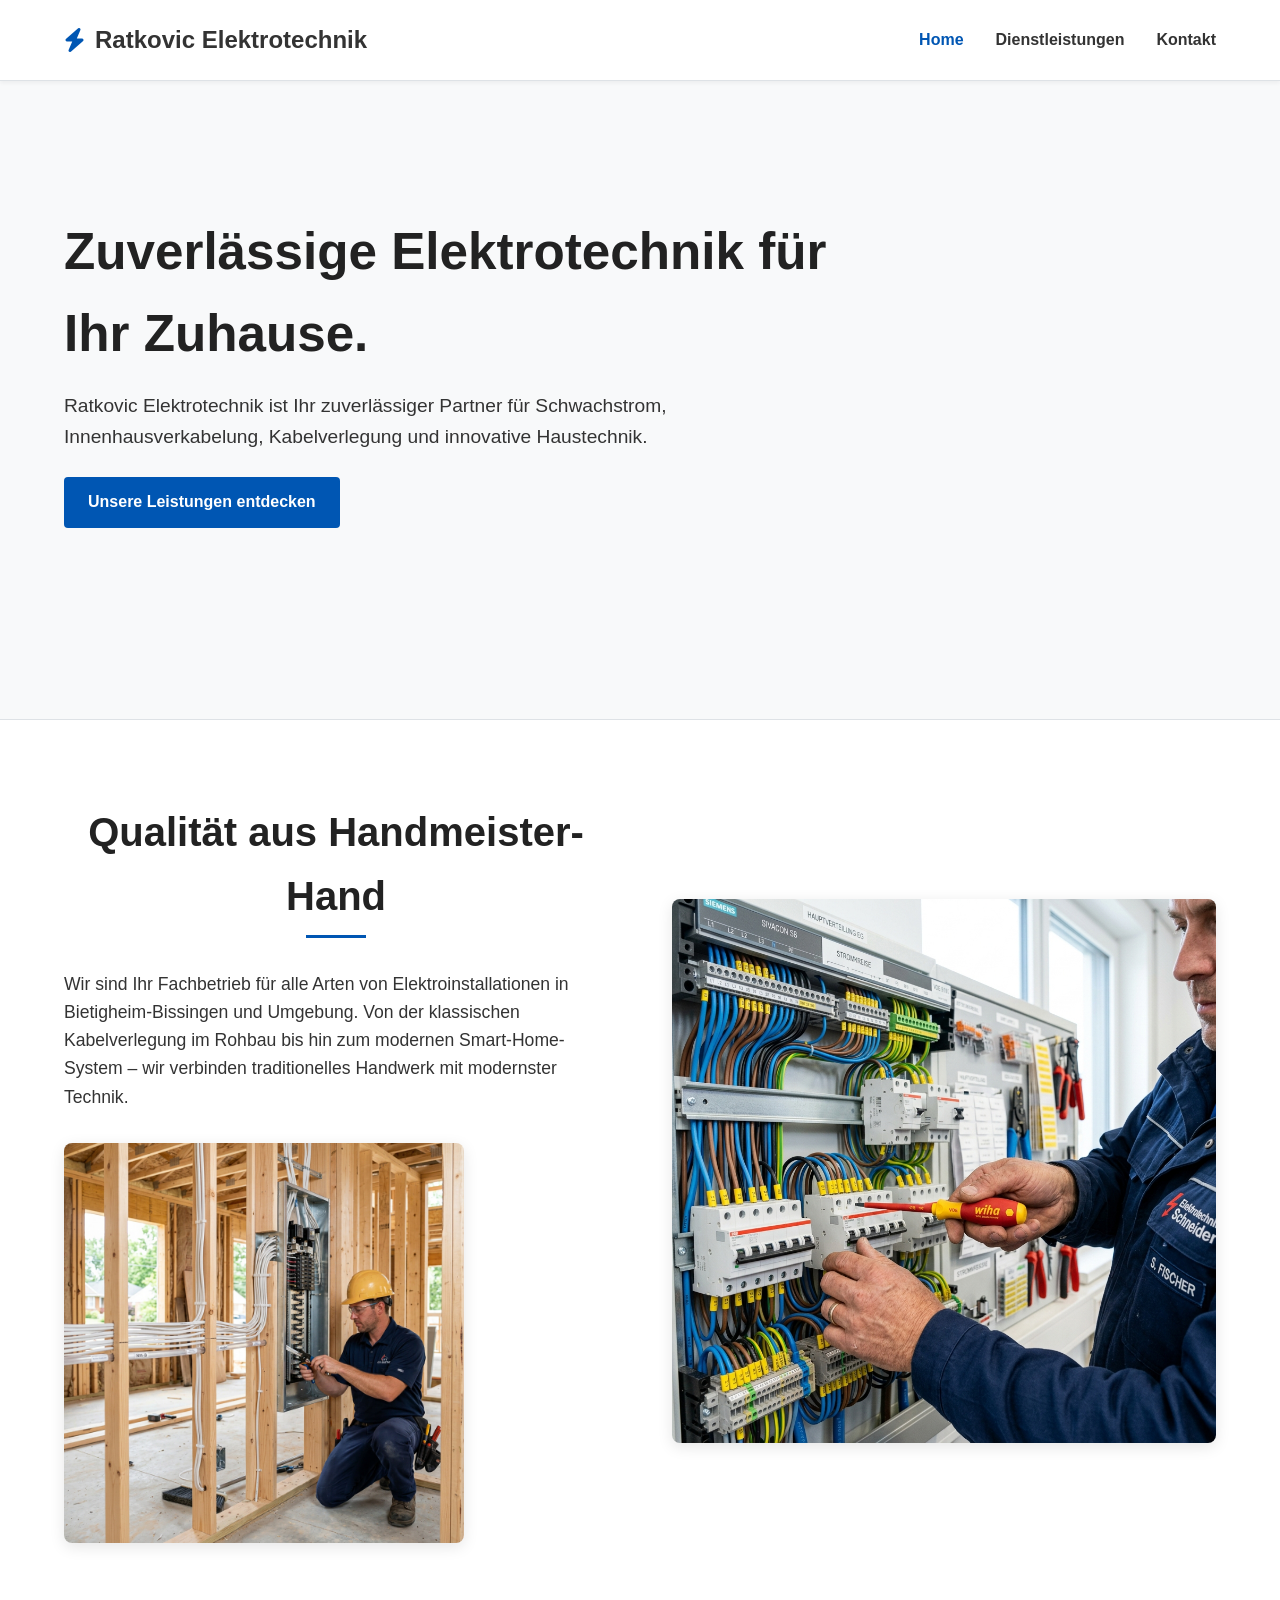
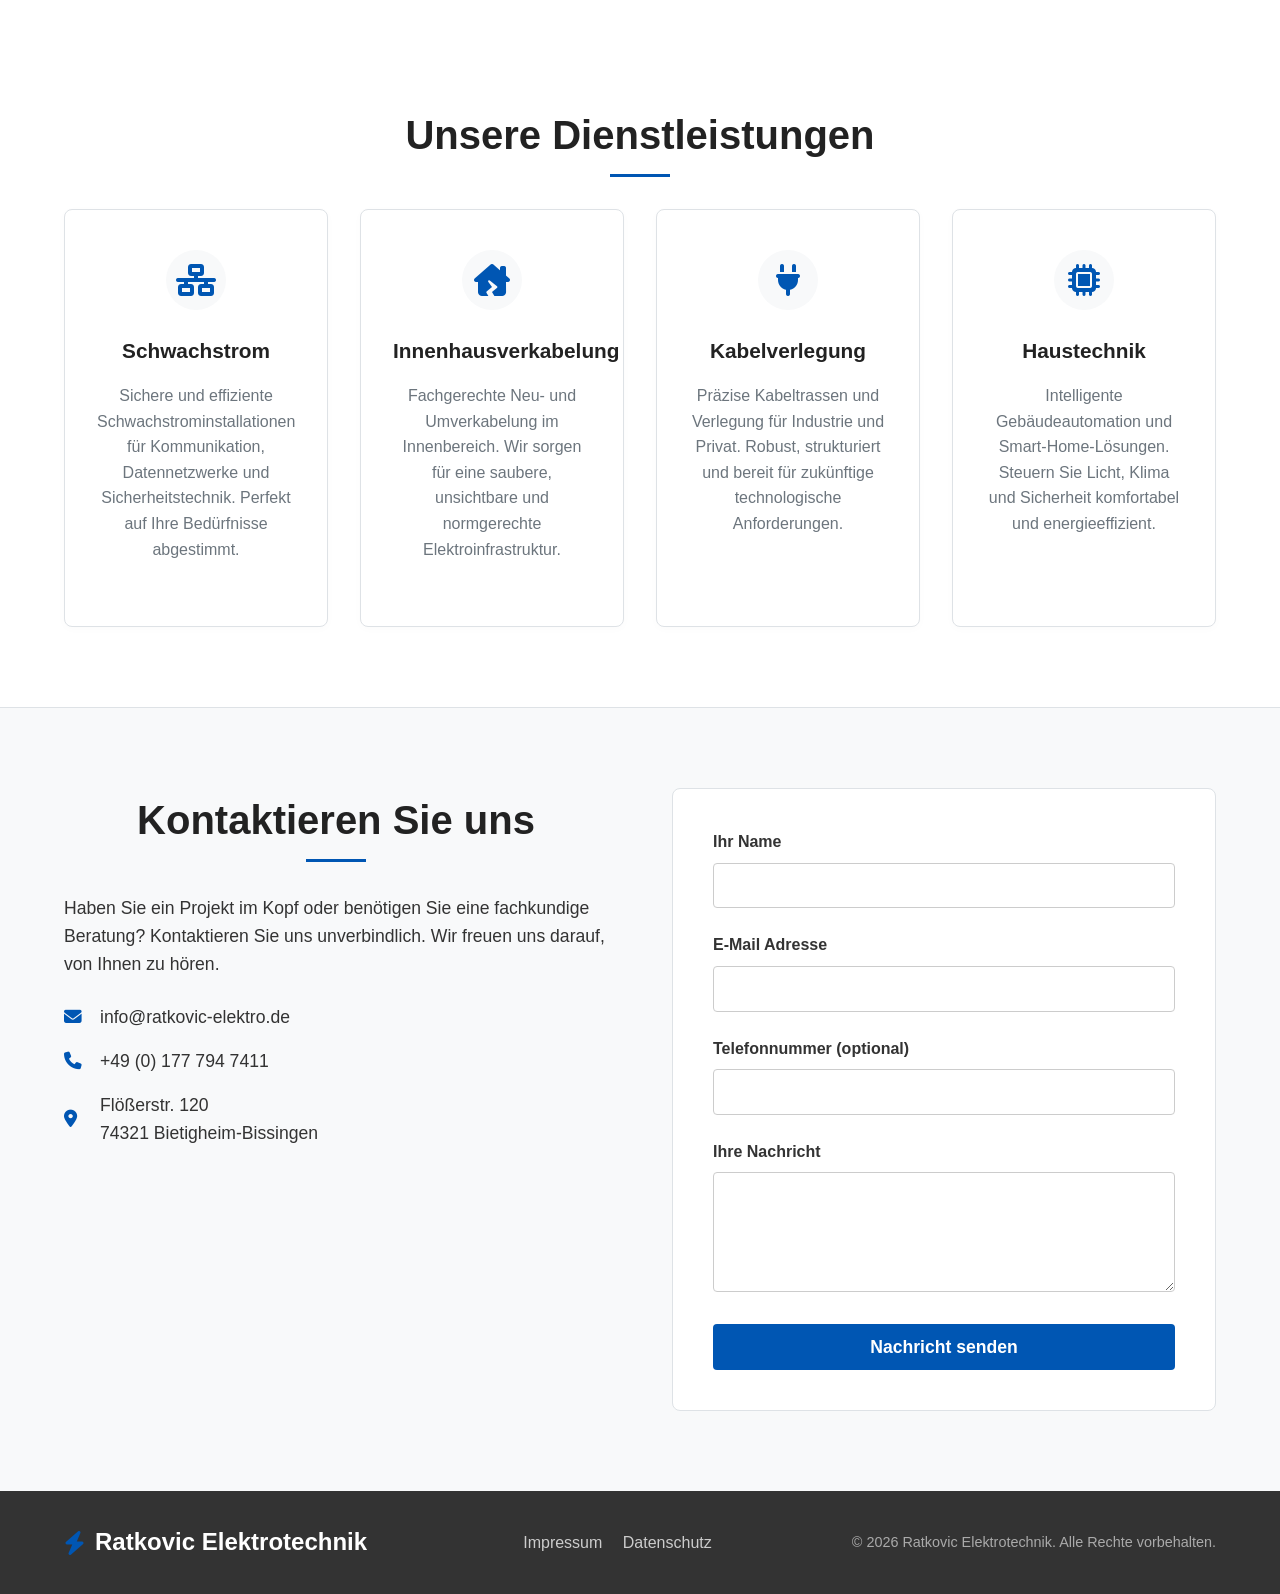
==== index.html @ 6e03c884 "Add files via upload" ====
<!DOCTYPE html>
<html lang="de">
<head>
    <meta charset="UTF-8">
    <meta name="viewport" content="width=device-width, initial-scale=1.0">
    <title>Ratkovic Elektrotechnik | Ihr vertrauensvoller Partner für Elektrik</title>
    <meta name="description" content="Professionelle Dienstleistungen für Schwachstrom, Innenhausverkabelung, Kabelverlegung und Haustechnik von Ratkovic Elektrotechnik.">
    <link rel="stylesheet" href="styles.css">
    <link rel="preconnect" href="https://fonts.googleapis.com">
    <link rel="preconnect" href="https://fonts.gstatic.com" crossorigin>
    <link href="https://fonts.googleapis.com/css2?family=Inter:wght@300;400;600;800&display=swap" rel="stylesheet">
    <link rel="stylesheet" href="https://cdnjs.cloudflare.com/ajax/libs/font-awesome/6.4.0/css/all.min.css">
</head>
<body>

    <!-- Navigation -->
    <nav id="navbar">
        <div class="container nav-container">
            <a href="#home" class="logo">
                <i class="fa-solid fa-bolt"></i> Ratkovic Elektrotechnik
            </a>
            <ul class="nav-links">
                <li><a href="#home" class="active">Home</a></li>
                <li><a href="#leistungen">Dienstleistungen</a></li>
                <li><a href="#kontakt">Kontakt</a></li>
            </ul>
            <button class="mobile-menu-btn">
                <i class="fa-solid fa-bars"></i>
            </button>
        </div>
    </nav>

    <!-- Hero Section -->
    <section id="home" class="hero">
        <div class="container">
            <div class="hero-content">
                <h1>Zuverlässige Elektrotechnik für Ihr Zuhause.</h1>
                <p>Ratkovic Elektrotechnik ist Ihr zuverlässiger Partner für Schwachstrom, Innenhausverkabelung, Kabelverlegung und innovative Haustechnik.</p>
                <a href="#leistungen" class="btn btn-primary">Unsere Leistungen entdecken</a>
            </div>
        </div>
    </section>

    <!-- Über uns Section -->
    <section id="ueber-uns">
        <div class="container content-split">
            <div class="text-content">
                <h2>Qualität aus <span>Handmeister-Hand</span></h2>
                <p>Wir sind Ihr Fachbetrieb für alle Arten von Elektroinstallationen in Bietigheim-Bissingen und Umgebung. Von der klassischen Kabelverlegung im Rohbau bis hin zum modernen Smart-Home-System – wir verbinden traditionelles Handwerk mit modernster Technik.</p>
                <img src="assets/cables.png" alt="Kabelverlegung" class="inline-image" style="margin-top: 2rem;">
            </div>
            <div class="image-content">
                <img src="assets/electrician.png" alt="Elektriker bei der Arbeit" class="featured-image">
            </div>
        </div>
    </section>

    <!-- Services Section -->
    <section id="leistungen">
        <div class="container">
            <h2>Unsere <span>Dienstleistungen</span></h2>
            <div class="services-grid">
                
                <!-- Service 1 -->
                <div class="service-card">
                    <div class="service-icon">
                        <i class="fa-solid fa-network-wired"></i>
                    </div>
                    <h3>Schwachstrom</h3>
                    <p>Sichere und effiziente Schwachstrominstallationen für Kommunikation, Datennetzwerke und Sicherheitstechnik. Perfekt auf Ihre Bedürfnisse abgestimmt.</p>
                </div>

                <!-- Service 2 -->
                <div class="service-card">
                    <div class="service-icon">
                        <i class="fa-solid fa-house-chimney-crack"></i>
                    </div>
                    <h3>Innenhausverkabelung</h3>
                    <p>Fachgerechte Neu- und Umverkabelung im Innenbereich. Wir sorgen für eine saubere, unsichtbare und normgerechte Elektroinfrastruktur.</p>
                </div>

                <!-- Service 3 -->
                <div class="service-card">
                    <div class="service-icon">
                        <i class="fa-solid fa-plug"></i>
                    </div>
                    <h3>Kabelverlegung</h3>
                    <p>Präzise Kabeltrassen und Verlegung für Industrie und Privat. Robust, strukturiert und bereit für zukünftige technologische Anforderungen.</p>
                </div>

                <!-- Service 4 -->
                <div class="service-card">
                    <div class="service-icon">
                        <i class="fa-solid fa-microchip"></i>
                    </div>
                    <h3>Haustechnik</h3>
                    <p>Intelligente Gebäudeautomation und Smart-Home-Lösungen. Steuern Sie Licht, Klima und Sicherheit komfortabel und energieeffizient.</p>
                </div>

            </div>
        </div>
    </section>

    <!-- Contact Section -->
    <section id="kontakt" class="contact">
        <div class="container contact-container">
            <div class="contact-info">
                <h2>Kontaktieren Sie uns <span></h2>
                <p>Haben Sie ein Projekt im Kopf oder benötigen Sie eine fachkundige Beratung? Kontaktieren Sie uns unverbindlich. Wir freuen uns darauf, von Ihnen zu hören.</p>
                
                <ul class="contact-details">
                    <li>
                        <i class="fa-solid fa-envelope"></i>
                        <span>info@ratkovic-elektro.de</span>
                    </li>
                    <li>
                        <i class="fa-solid fa-phone"></i>
                        <span>+49 (0) 177 794 7411</span>
                    </li>
                    <li>
                        <i class="fa-solid fa-location-dot"></i>
                        <span>Flößerstr. 120<br>74321 Bietigheim-Bissingen<span>
                    </li>
                </ul>
            </div>

            <div class="contact-form-wrapper">
                <form class="contact-form" id="contactForm" onsubmit="event.preventDefault(); alert('Vielen Dank für Ihre Nachricht. Dies ist eine Demo.');">
                    <div class="form-group">
                        <label for="name">Ihr Name</label>
                        <input type="text" id="name" required>
                    </div>
                    <div class="form-group">
                        <label for="email">E-Mail Adresse</label>
                        <input type="email" id="email" required>
                    </div>
                    <div class="form-group">
                        <label for="phone">Telefonnummer (optional)</label>
                        <input type="tel" id="phone">
                    </div>
                    <div class="form-group">
                        <label for="message">Ihre Nachricht</label>
                        <textarea id="message" required></textarea>
                    </div>
                    <button type="submit" class="btn btn-primary">Nachricht senden</button>
                </form>
            </div>
        </div>
    </section>

    <!-- Footer -->
    <footer>
        <div class="container footer-content">
            <div class="logo">
                <i class="fa-solid fa-bolt"></i> Ratkovic Elektrotechnik
            </div>
            <div class="footer-links">
                <a href="impressum.html">Impressum</a>
                <a href="#">Datenschutz</a>
            </div>
            <div class="copyright">
                &copy; <span id="year"></span> Ratkovic Elektrotechnik. Alle Rechte vorbehalten.
            </div>
        </div>
    </footer>

    <script src="script.js"></script>
</body>
</html>
---- styles.css ----
:root {
  --bg-light: #ffffff;
  --bg-gray: #f8f9fa;
  --text-main: #333333;
  --text-muted: #6c757d;
  --primary: #0056b3;
  --primary-hover: #004494;
  --border-color: #dee2e6;
  --transition: all 0.2s ease-in-out;
}

* {
  margin: 0;
  padding: 0;
  box-sizing: border-box;
}

html {
  scroll-behavior: smooth;
  font-family: 'Arial', sans-serif; /* Simpler, more standard font */
}

body {
  background-color: var(--bg-light);
  color: var(--text-main);
  line-height: 1.6;
}

/* Typography */
h1, h2, h3, h4 {
  font-weight: 700;
  color: #222;
}

h1 {
  font-size: clamp(2rem, 4vw, 3.5rem);
  margin-bottom: 1rem;
}

h2 {
  font-size: 2.5rem;
  margin-bottom: 2rem;
  text-align: center;
  position: relative;
  padding-bottom: 10px;
}

h2::after {
  content: '';
  position: absolute;
  bottom: 0;
  left: 50%;
  transform: translateX(-50%);
  width: 60px;
  height: 3px;
  background-color: var(--primary);
}

p {
  color: var(--text-main);
  font-size: 1.1rem;
  margin-bottom: 1.5rem;
}

/* Utilities */
.container {
  width: 90%;
  max-width: 1200px;
  margin: 0 auto;
}

section {
  padding: 5rem 0;
}

.btn {
  display: inline-block;
  padding: 0.8rem 1.5rem;
  border-radius: 4px;
  font-weight: bold;
  text-decoration: none;
  cursor: pointer;
  border: none;
  transition: var(--transition);
}

.btn-primary {
  background-color: var(--primary);
  color: #fff;
}

.btn-primary:hover {
  background-color: var(--primary-hover);
}

/* Navigation */
nav {
  position: fixed;
  top: 0;
  width: 100%;
  background: #ffffff;
  z-index: 1000;
  border-bottom: 1px solid var(--border-color);
  box-shadow: 0 2px 4px rgba(0,0,0,0.05);
}

.nav-container {
  display: flex;
  justify-content: space-between;
  align-items: center;
  height: 80px;
}

.logo {
  font-size: 1.5rem;
  font-weight: bold;
  color: var(--text-main);
  text-decoration: none;
  display: flex;
  align-items: center;
  gap: 10px;
}

.logo i {
  color: var(--primary);
}

.nav-links {
  display: flex;
  list-style: none;
  gap: 2rem;
}

.nav-links a {
  color: var(--text-main);
  text-decoration: none;
  font-weight: 600;
  transition: var(--transition);
}

.nav-links a:hover,
.nav-links a.active {
  color: var(--primary);
}

.mobile-menu-btn {
  display: none;
  background: none;
  border: none;
  color: var(--text-main);
  font-size: 1.5rem;
  cursor: pointer;
}

/* Hero Section */
.hero {
  min-height: 80vh;
  display: flex;
  align-items: center;
  background-color: var(--bg-gray);
  padding-top: 100px;
  border-bottom: 1px solid var(--border-color);
}

.hero-content {
  max-width: 800px;
}

.hero-content p {
  font-size: 1.2rem;
}

/* Services Section */
.services-grid {
  display: grid;
  grid-template-columns: repeat(auto-fit, minmax(250px, 1fr));
  gap: 2rem;
}

.service-card {
  background: #ffffff;
  padding: 2.5rem 2rem;
  border: 1px solid var(--border-color);
  border-radius: 8px;
  text-align: center;
  box-shadow: 0 2px 10px rgba(0,0,0,0.02);
}

.service-icon {
  width: 60px;
  height: 60px;
  background: var(--bg-gray);
  border-radius: 50%;
  display: flex;
  align-items: center;
  justify-content: center;
  margin: 0 auto 1.5rem;
  font-size: 2rem;
  color: var(--primary);
}

.service-card h3 {
  font-size: 1.3rem;
  margin-bottom: 1rem;
}

.service-card p {
  font-size: 1rem;
  color: var(--text-muted);
}

/* Contact Section */
.contact {
  background-color: var(--bg-gray);
  border-top: 1px solid var(--border-color);
}

.contact-container {
  display: grid;
  grid-template-columns: 1fr 1fr;
  gap: 4rem;
}

.contact-info h3 {
  font-size: 1.8rem;
  margin-bottom: 1.5rem;
}

.contact-details {
  list-style: none;
}

.contact-details li {
  display: flex;
  align-items: center;
  gap: 1rem;
  margin-bottom: 1rem;
  font-size: 1.1rem;
}

.contact-details i {
  color: var(--primary);
  width: 20px;
}

.contact-form {
  background: #ffffff;
  padding: 2.5rem;
  border-radius: 8px;
  border: 1px solid var(--border-color);
}

.form-group {
  margin-bottom: 1.5rem;
}

.form-group label {
  display: block;
  margin-bottom: 0.5rem;
  font-weight: bold;
}

.form-group input,
.form-group textarea {
  width: 100%;
  padding: 0.8rem;
  border: 1px solid #ccc;
  border-radius: 4px;
  font-family: inherit;
  font-size: 1rem;
}

.form-group textarea {
  resize: vertical;
  min-height: 120px;
}

.contact-form .btn-primary {
  width: 100%;
  font-size: 1.1rem;
}

/* Footer */
footer {
  background: #333;
  color: #fff;
  padding: 2rem 0;
}

.footer-content {
  display: flex;
  justify-content: space-between;
  align-items: center;
  flex-wrap: wrap;
  gap: 2rem;
}

.footer-content .logo {
  color: #fff;
}

.footer-links a {
  color: #ccc;
  text-decoration: none;
  margin-left: 1rem;
}

.footer-links a:hover {
  text-decoration: underline;
}

.copyright {
  color: #aaa;
  font-size: 0.9rem;
}

/* Content Split */
.content-split {
  display: grid;
  grid-template-columns: 1fr 1fr;
  gap: 4rem;
  align-items: center;
}

.featured-image,
.inline-image {
  width: 100%;
  border-radius: 8px;
  box-shadow: 0 4px 15px rgba(0,0,0,0.1);
  display: block;
}

.inline-image {
  max-width: 400px;
}

/* Responsive Design */
@media (max-width: 992px) {
  .contact-container,
  .content-split {
    grid-template-columns: 1fr;
  }
}

@media (max-width: 768px) {
  .nav-links {
    display: none; /* simple toggle via js */
    flex-direction: column;
    width: 100%;
    background: #fff;
    position: absolute;
    top: 80px;
    left: 0;
    padding: 1rem 0;
    border-bottom: 1px solid var(--border-color);
  }

  .nav-links.active {
    display: flex;
  }

  .nav-links li {
    text-align: center;
    padding: 0.5rem 0;
  }

  .mobile-menu-btn {
    display: block;
  }

  h1 {
    font-size: 2rem;
  }
}
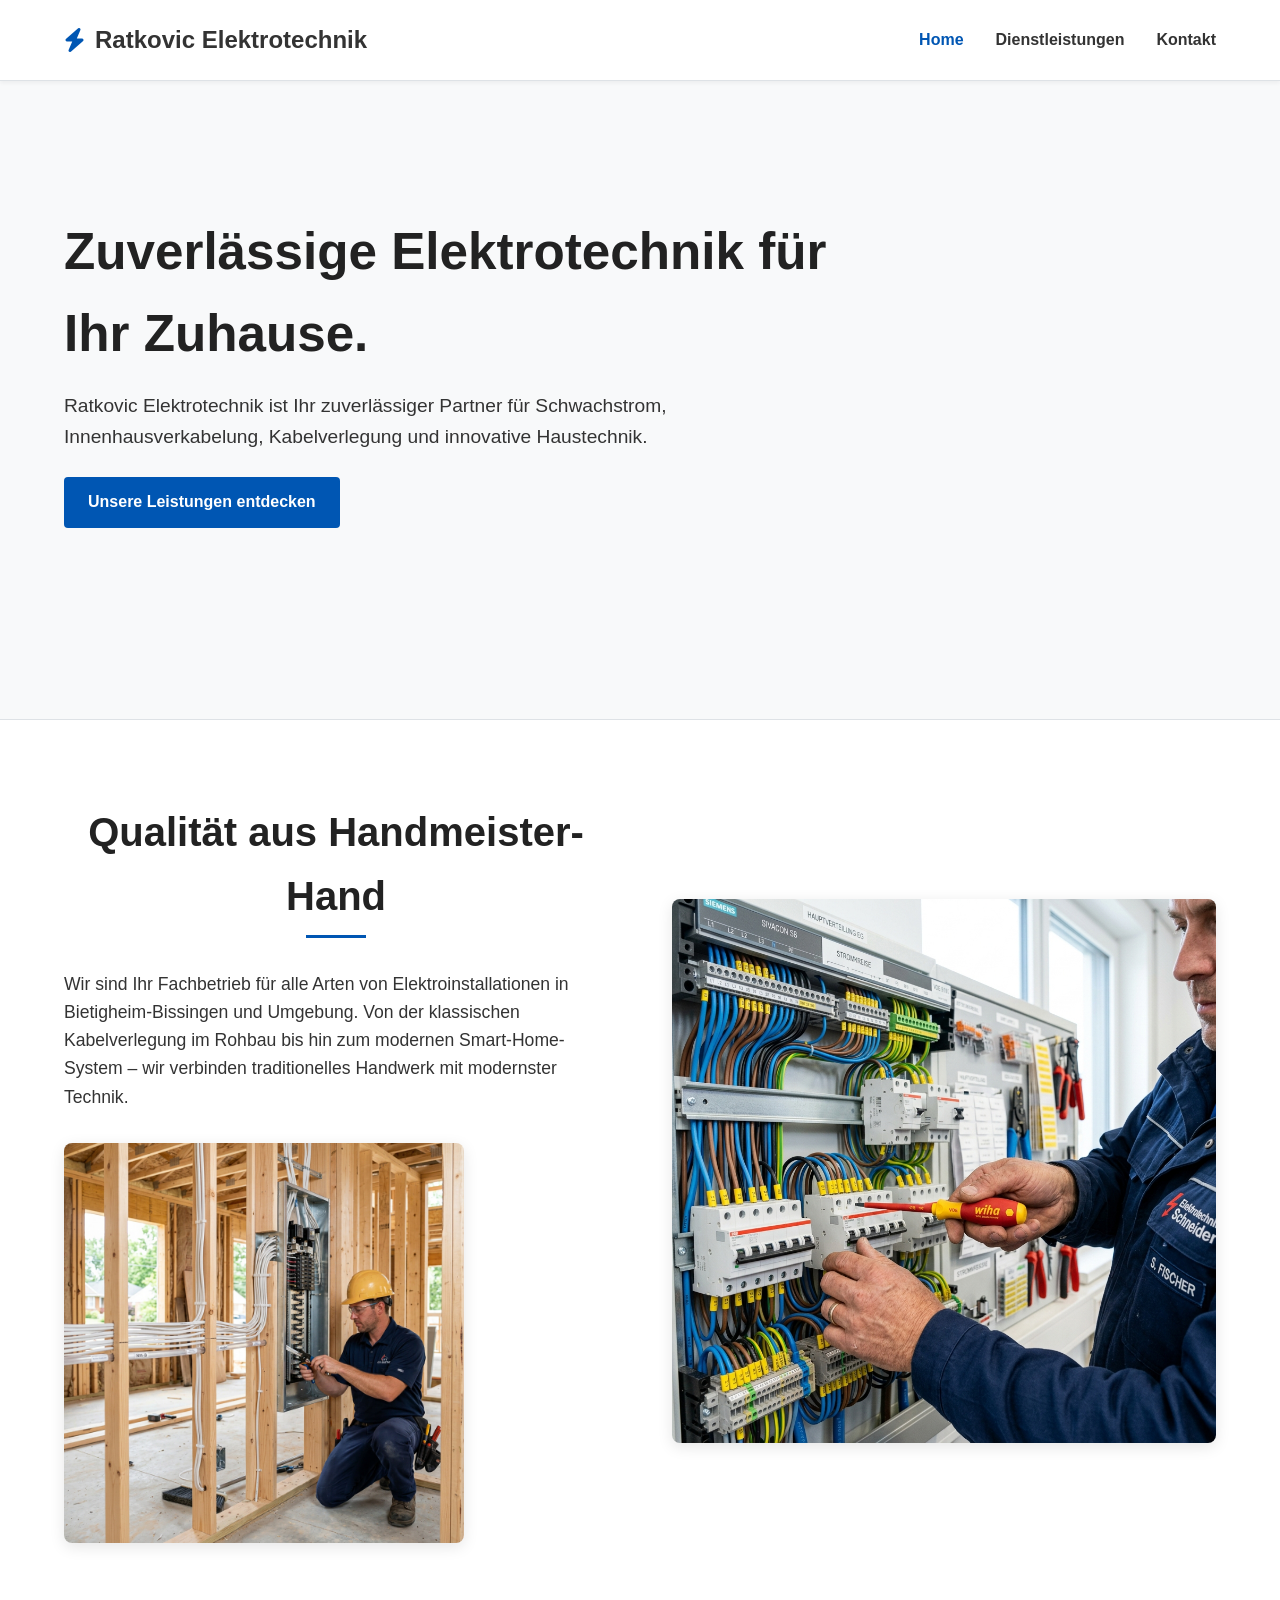
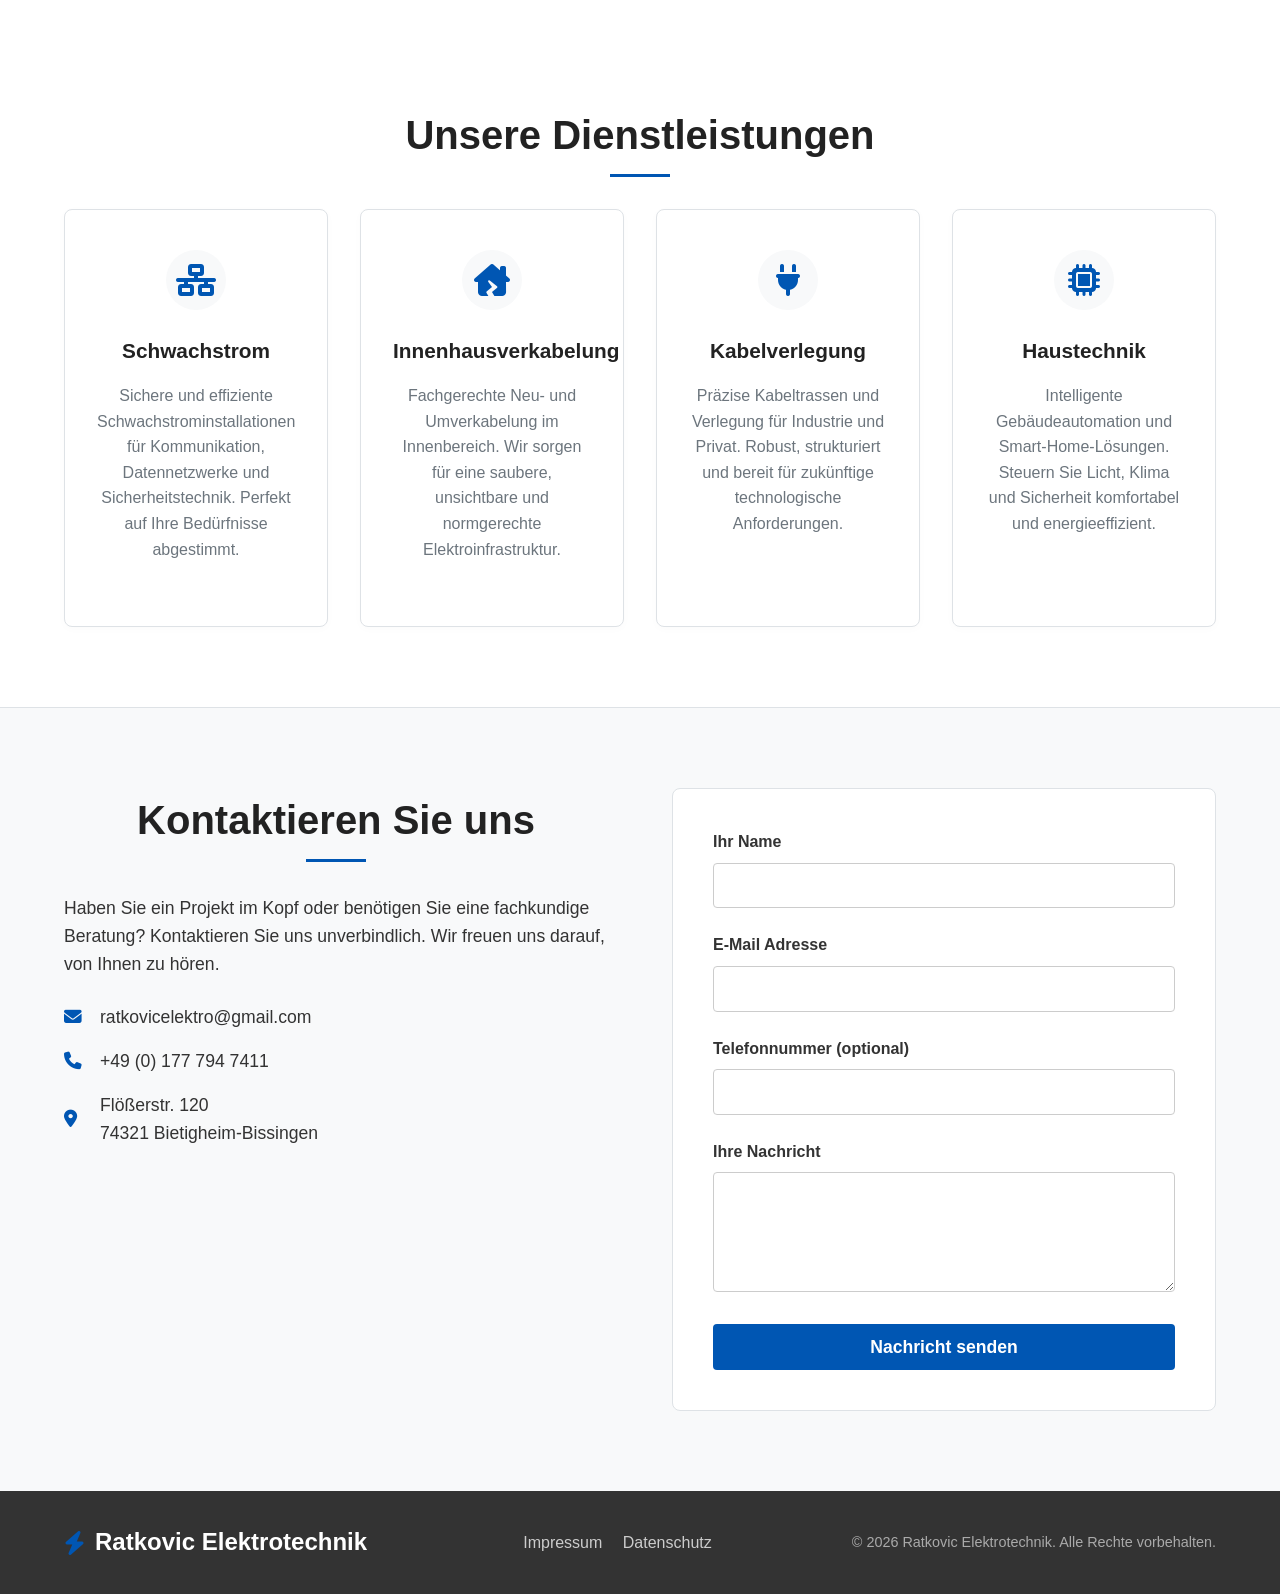
==== commit 16806442: "Update index.html" ====
--- a/index.html
+++ b/index.html
@@ -111,7 +111,7 @@
                 <ul class="contact-details">
                     <li>
                         <i class="fa-solid fa-envelope"></i>
-                        <span>info@ratkovic-elektro.de</span>
+                        <span>ratkovicelektro@gmail.com</span>
                     </li>
                     <li>
                         <i class="fa-solid fa-phone"></i>
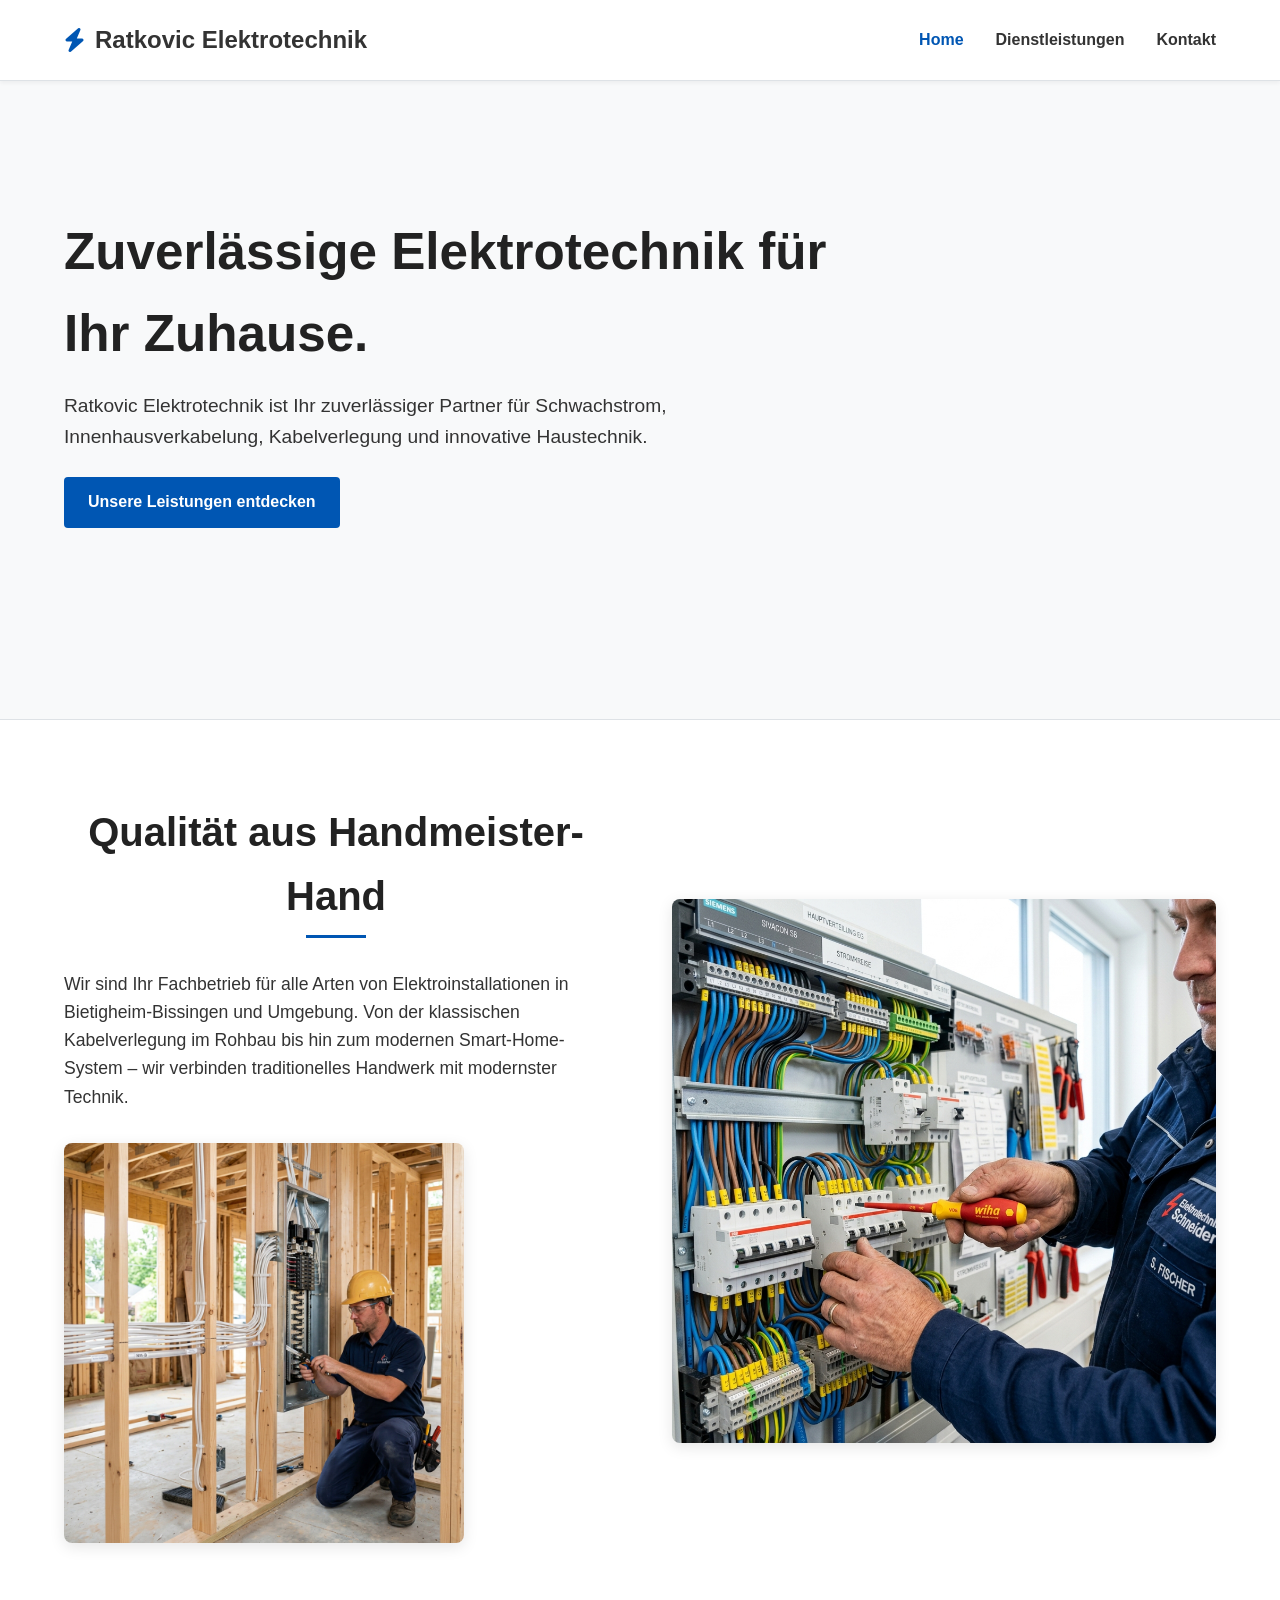
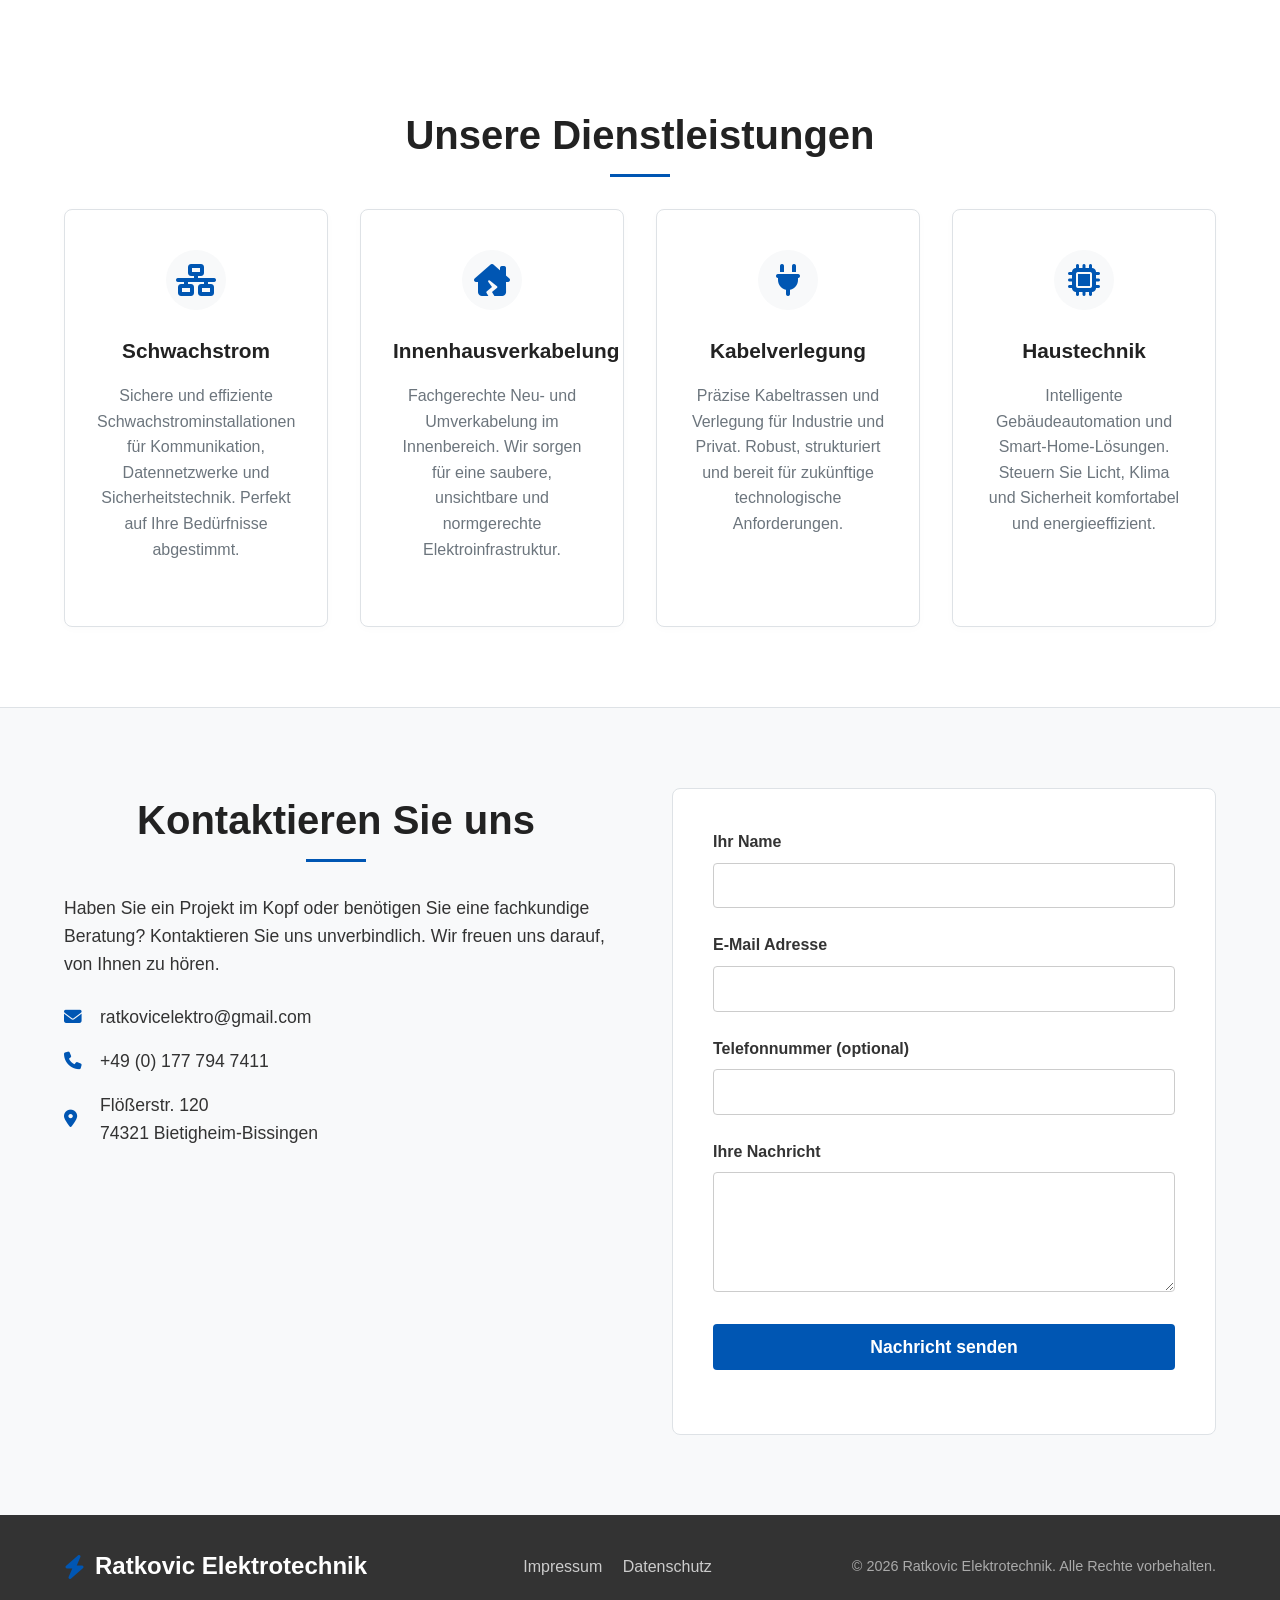
==== commit bcd8c9ff: "Update index.html" ====
--- a/index.html
+++ b/index.html
@@ -125,24 +125,27 @@
             </div>
 
             <div class="contact-form-wrapper">
-                <form class="contact-form" id="contactForm" onsubmit="event.preventDefault(); alert('Vielen Dank für Ihre Nachricht. Dies ist eine Demo.');">
+                <form class="contact-form" id="contactForm" action="https://api.web3forms.com/submit" method="POST">
+                   <input type="hidden" name="access_key" value="741a61e4-0ac5-4b56-ba2d-badff3c18d79">
+                    
                     <div class="form-group">
                         <label for="name">Ihr Name</label>
-                        <input type="text" id="name" required>
+                        <input type="text" id="name" name="name" required>
                     </div>
                     <div class="form-group">
                         <label for="email">E-Mail Adresse</label>
-                        <input type="email" id="email" required>
+                        <input type="email" id="email" name="email" required>
                     </div>
                     <div class="form-group">
                         <label for="phone">Telefonnummer (optional)</label>
-                        <input type="tel" id="phone">
+                        <input type="tel" id="phone" name="phone">
                     </div>
                     <div class="form-group">
                         <label for="message">Ihre Nachricht</label>
-                        <textarea id="message" required></textarea>
+                        <textarea id="message" name="message" required></textarea>
                     </div>
                     <button type="submit" class="btn btn-primary">Nachricht senden</button>
+                    <p id="form-result" style="margin-top: 1rem; font-weight: bold;"></p>
                 </form>
             </div>
         </div>
